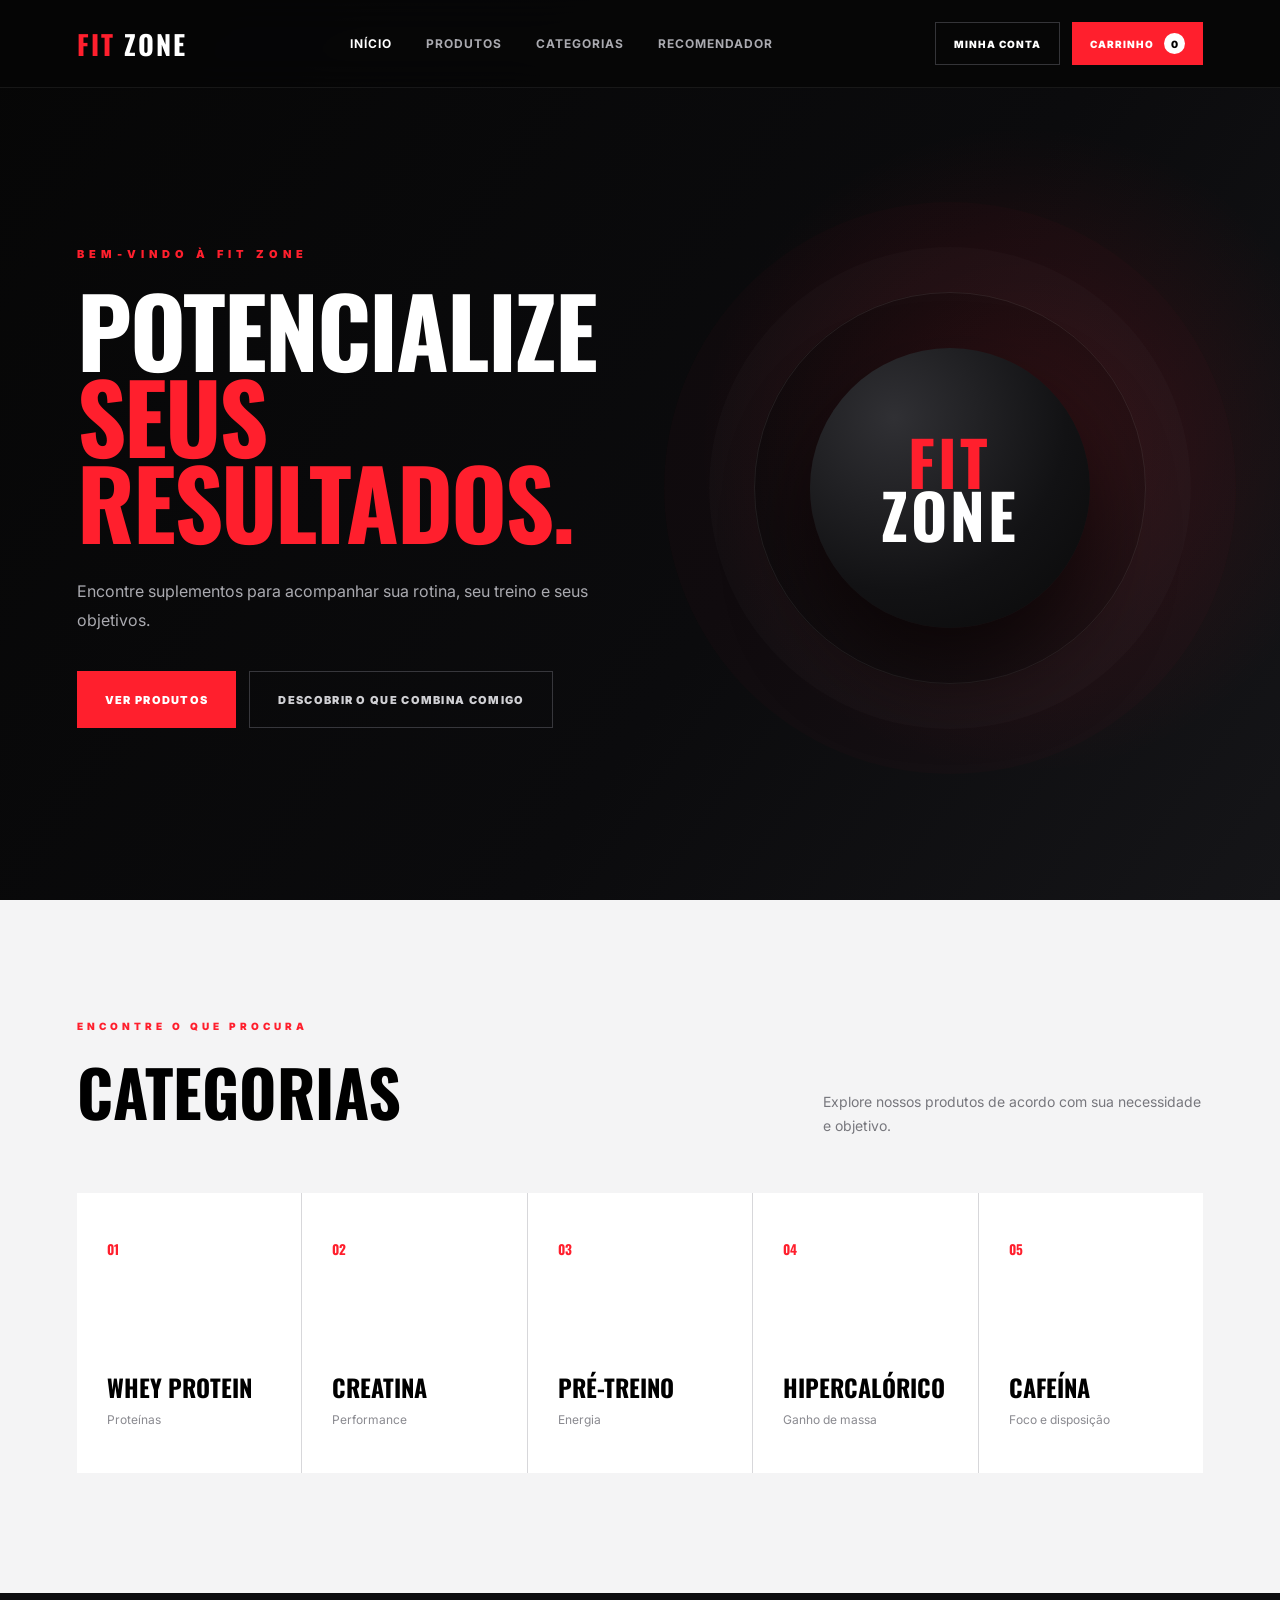
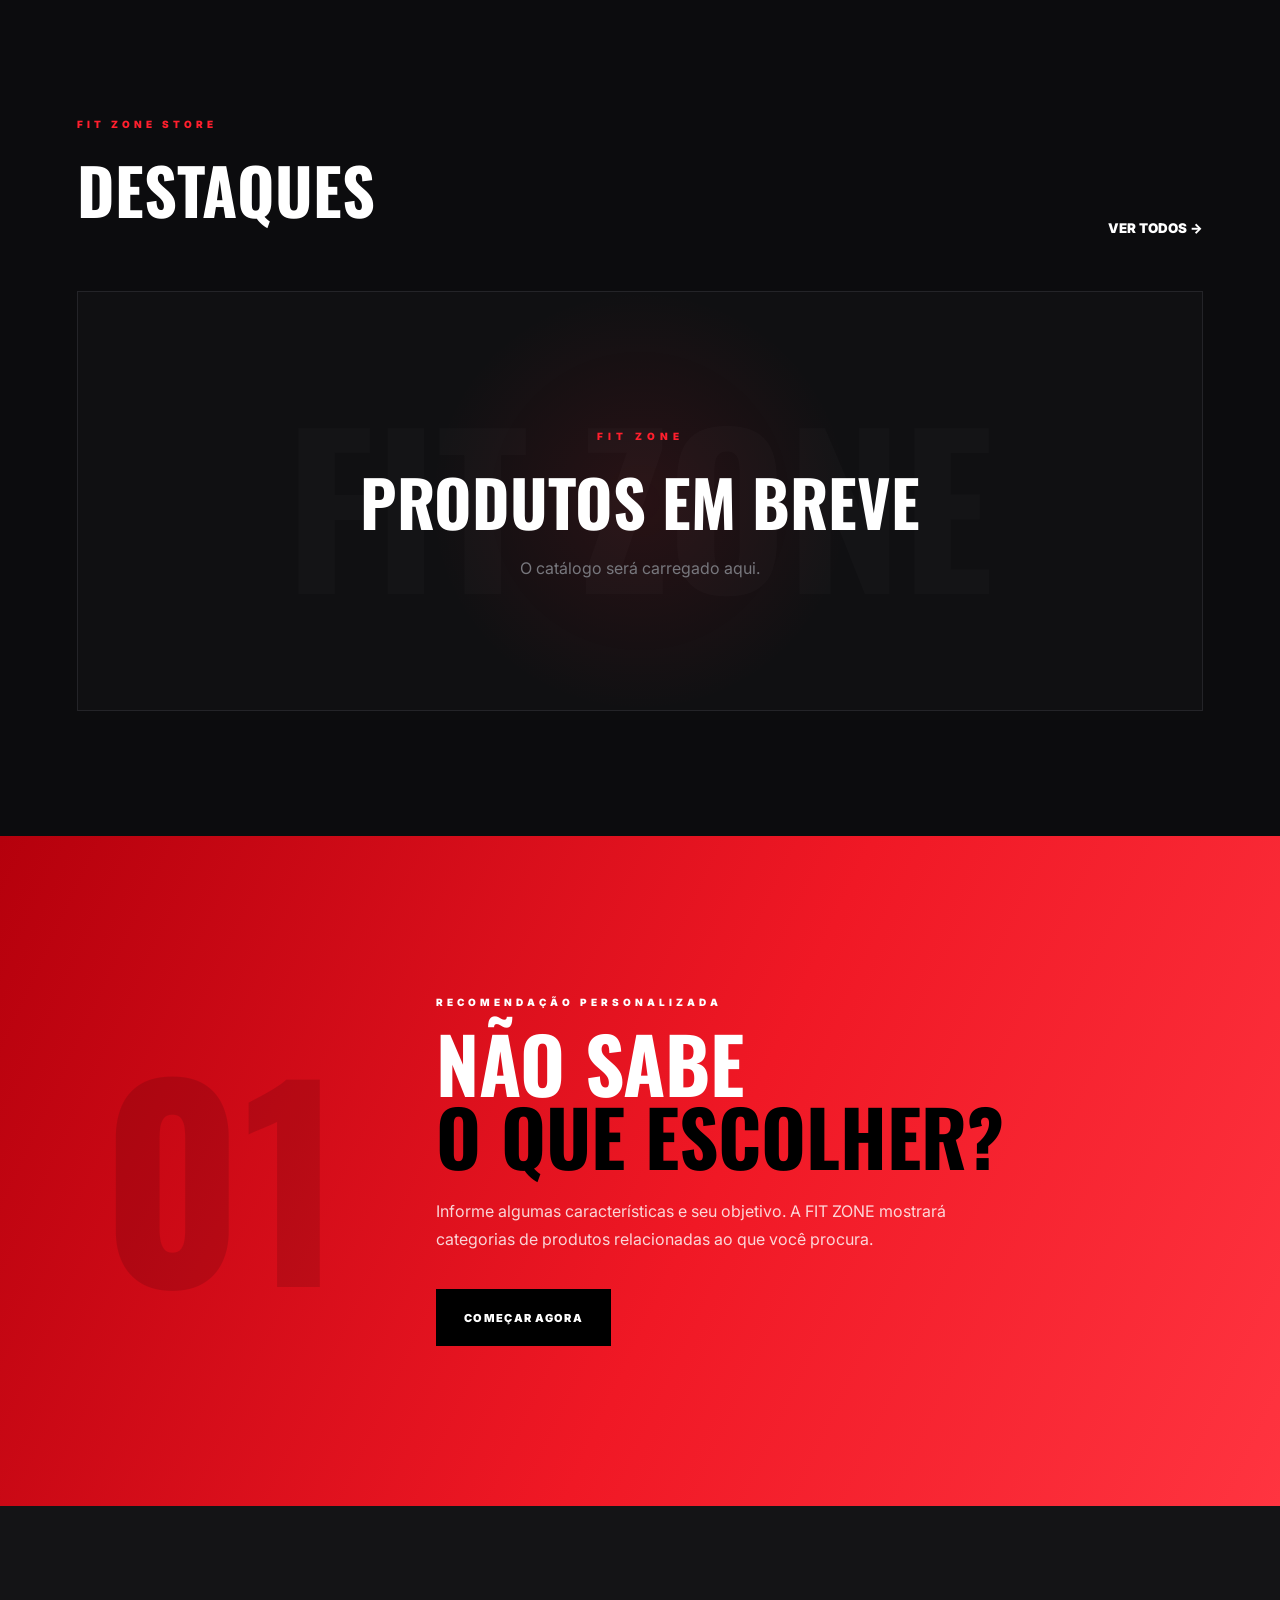
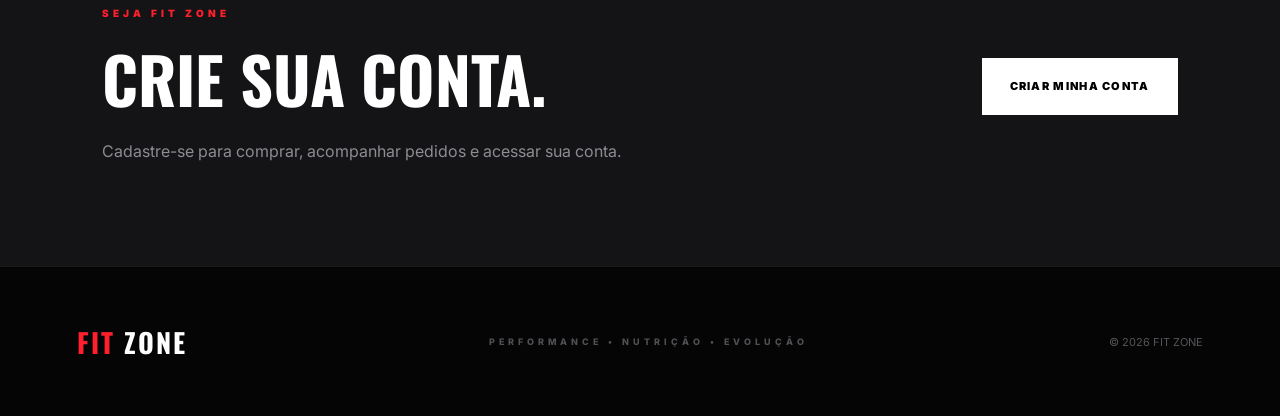
==== loja/index.html @ 2e22f08d "Primeira versao FIT ZONE" ====
<!DOCTYPE html>
<html lang="pt-BR">

<head>
    <meta charset="UTF-8">
    <meta name="viewport" content="width=device-width, initial-scale=1.0">
    <title>FIT ZONE | Loja</title>
    <link rel="stylesheet" href="loja.css">
</head>

<body>

<header class="store-header">

    <a href="../index.html" class="store-logo">
        <span>FIT</span> ZONE
    </a>

    <nav class="store-nav">
        <a href="#inicio" class="active">Início</a>
        <a href="#produtos">Produtos</a>
        <a href="#categorias">Categorias</a>
        <a href="recomendador.html">Recomendador</a>
    </nav>

    <div class="header-actions">

        <a href="login.html" class="account-button">
            MINHA CONTA
        </a>

        <button class="cart-button" id="cartButton">
            CARRINHO
            <span id="cartCount">0</span>
        </button>

    </div>

</header>


<main>

    <section class="store-hero" id="inicio">

        <div class="store-hero-content">

            <p class="eyebrow">
                BEM-VINDO À FIT ZONE
            </p>

            <h1>
                POTENCIALIZE
                <span>SEUS RESULTADOS.</span>
            </h1>

            <p class="hero-text">
                Encontre suplementos para acompanhar sua rotina,
                seu treino e seus objetivos.
            </p>

            <div class="hero-actions">

                <a href="#produtos" class="primary-button">
                    VER PRODUTOS
                </a>

                <a href="recomendador.html" class="outline-button">
                    DESCOBRIR O QUE COMBINA COMIGO
                </a>

            </div>

        </div>


        <div class="hero-decoration">

            <div class="decoration-text">
                <span>FIT</span>
                ZONE
            </div>

        </div>

    </section>


    <section class="categories-section" id="categorias">

        <div class="section-heading">

            <div>
                <p class="section-label">
                    ENCONTRE O QUE PROCURA
                </p>

                <h2>CATEGORIAS</h2>
            </div>

            <p class="section-description">
                Explore nossos produtos de acordo com
                sua necessidade e objetivo.
            </p>

        </div>


        <div class="categories-grid">

            <button class="category-card">
                <span>01</span>
                <h3>WHEY PROTEIN</h3>
                <p>Proteínas</p>
            </button>

            <button class="category-card">
                <span>02</span>
                <h3>CREATINA</h3>
                <p>Performance</p>
            </button>

            <button class="category-card">
                <span>03</span>
                <h3>PRÉ-TREINO</h3>
                <p>Energia</p>
            </button>

            <button class="category-card">
                <span>04</span>
                <h3>HIPERCALÓRICO</h3>
                <p>Ganho de massa</p>
            </button>

            <button class="category-card">
                <span>05</span>
                <h3>CAFEÍNA</h3>
                <p>Foco e disposição</p>
            </button>

        </div>

    </section>


    <section class="products-section" id="produtos">

        <div class="section-heading">

            <div>
                <p class="section-label">FIT ZONE STORE</p>
                <h2>DESTAQUES</h2>
            </div>

            <button class="see-all-button">
                VER TODOS →
            </button>

        </div>


        <div class="products-placeholder">

            <div class="placeholder-content">

                <span>FIT ZONE</span>

                <h3>PRODUTOS EM BREVE</h3>

                <p>
                    O catálogo será carregado aqui.
                </p>

            </div>

        </div>

    </section>


    <section class="recommendation-banner">

        <div class="recommendation-number">
            01
        </div>

        <div class="recommendation-content">

            <p>RECOMENDAÇÃO PERSONALIZADA</p>

            <h2>
                NÃO SABE<br>
                <span>O QUE ESCOLHER?</span>
            </h2>

            <p class="recommendation-description">
                Informe algumas características e seu objetivo.
                A FIT ZONE mostrará categorias de produtos
                relacionadas ao que você procura.
            </p>

            <a href="recomendador.html" class="primary-button">
                COMEÇAR AGORA
            </a>

        </div>

    </section>


    <section class="account-banner">

        <div>

            <p class="section-label">
                SEJA FIT ZONE
            </p>

            <h2>CRIE SUA CONTA.</h2>

            <p>
                Cadastre-se para comprar, acompanhar pedidos
                e acessar sua conta.
            </p>

        </div>

        <a href="cadastro.html" class="white-button">
            CRIAR MINHA CONTA
        </a>

    </section>

</main>


<footer class="store-footer">

    <div class="store-logo">
        <span>FIT</span> ZONE
    </div>

    <div class="footer-text">
        PERFORMANCE • NUTRIÇÃO • EVOLUÇÃO
    </div>

    <p>© 2026 FIT ZONE</p>

</footer>


<script src="loja.js"></script>

</body>
</html>
---- loja/loja.css ----
@import url('https://fonts.googleapis.com/css2?family=Inter:wght@400;500;600;700;800;900&family=Oswald:wght@500;600;700&display=swap');

:root {
    --red: #ff1f2d;
    --red-light: #ff4651;
    --black: #060606;
    --black-soft: #0c0c0e;
    --graphite: #141416;
    --white: #ffffff;
    --off-white: #f4f4f5;
}

* {
    margin: 0;
    padding: 0;
    box-sizing: border-box;
}

html {
    scroll-behavior: smooth;
}

body {
    font-family: "Inter", sans-serif;
    background: var(--black);
    color: var(--white);
    overflow-x: hidden;
}

a {
    text-decoration: none;
    color: inherit;
}

button {
    font-family: inherit;
}

/* HEADER */

.store-header {
    height: 88px;
    width: 100%;
    padding: 0 6%;
    display: flex;
    align-items: center;
    justify-content: space-between;

    position: fixed;
    top: 0;
    left: 0;
    z-index: 1000;

    background: rgba(6, 6, 6, 0.88);
    backdrop-filter: blur(18px);
    border-bottom: 1px solid rgba(255,255,255,.07);
}

.store-logo {
    font-family: "Oswald", sans-serif;
    font-size: 27px;
    font-weight: 700;
    letter-spacing: 2px;
}

.store-logo span {
    color: var(--red);
}

.store-nav {
    display: flex;
    gap: 34px;
}

.store-nav a {
    color: #aaaab0;
    font-size: 12px;
    font-weight: 700;
    text-transform: uppercase;
    letter-spacing: 1px;
    transition: .3s;
}

.store-nav a:hover,
.store-nav a.active {
    color: var(--white);
}

.header-actions {
    display: flex;
    gap: 12px;
}

.account-button,
.cart-button {
    min-height: 43px;
    padding: 0 18px;
    display: flex;
    align-items: center;
    justify-content: center;

    font-size: 10px;
    font-weight: 900;
    letter-spacing: 1px;
}

.account-button {
    border: 1px solid #343438;
}

.account-button:hover {
    border-color: var(--red);
    color: var(--red);
}

.cart-button {
    border: 0;
    background: var(--red);
    color: white;
    cursor: pointer;
    gap: 10px;
}

.cart-button:hover {
    background: var(--red-light);
}

.cart-button span {
    width: 21px;
    height: 21px;
    border-radius: 50%;

    display: flex;
    align-items: center;
    justify-content: center;

    background: white;
    color: black;
}

/* HERO */

.store-hero {
    min-height: 100vh;
    padding: 155px 6% 80px;

    display: grid;
    grid-template-columns: 1.1fr .9fr;
    align-items: center;

    position: relative;
    overflow: hidden;

    background:
        radial-gradient(circle at 80% 50%, rgba(255,31,45,.15), transparent 29%),
        linear-gradient(125deg, #060606, #0b0b0d 60%, #151518);
}

.store-hero-content {
    position: relative;
    z-index: 2;
    max-width: 780px;
}

.eyebrow {
    color: var(--red);
    font-size: 11px;
    font-weight: 900;
    letter-spacing: 5px;
    margin-bottom: 25px;
}

.store-hero h1 {
    font-family: "Oswald", sans-serif;
    font-size: clamp(68px, 7.5vw, 120px);
    line-height: .9;
    letter-spacing: -2px;
    text-transform: uppercase;
    margin-bottom: 32px;
}

.store-hero h1 span {
    display: block;
    color: var(--red);
}

.hero-text {
    max-width: 570px;
    color: #aaaab0;
    font-size: 16px;
    line-height: 1.8;
    margin-bottom: 37px;
}

.hero-actions {
    display: flex;
    gap: 13px;
    flex-wrap: wrap;
}

.primary-button,
.outline-button,
.white-button {
    min-height: 57px;
    padding: 0 28px;

    display: inline-flex;
    align-items: center;
    justify-content: center;

    font-size: 11px;
    font-weight: 900;
    letter-spacing: 1.3px;

    transition: .3s;
}

.primary-button {
    background: var(--red);
    color: white;
}

.primary-button:hover {
    background: var(--red-light);
    transform: translateY(-3px);
}

.outline-button {
    border: 1px solid #37373c;
    color: #d0d0d4;
}

.outline-button:hover {
    border-color: white;
    color: white;
}

/* CÍRCULO HERO */

.hero-decoration {
    min-height: 520px;

    display: flex;
    align-items: center;
    justify-content: center;

    position: relative;
}

.hero-decoration::before {
    content: "";
    width: 390px;
    height: 390px;

    position: absolute;

    border-radius: 50%;
    border: 1px solid rgba(255,255,255,.08);

    box-shadow:
        0 0 0 45px rgba(255,255,255,.015),
        0 0 0 90px rgba(255,31,45,.018);
}

.hero-decoration::after {
    content: "";

    width: 280px;
    height: 280px;

    position: absolute;

    border-radius: 50%;

    background:
        radial-gradient(circle at 30% 25%, #303034, #121214 60%, #090909);

    box-shadow: 0 45px 80px rgba(0,0,0,.6);
}

.decoration-text {
    position: relative;
    z-index: 2;

    font-family: "Oswald", sans-serif;
    font-size: 62px;
    font-weight: 700;
    line-height: .85;
    letter-spacing: 3px;
    text-align: center;
}

.decoration-text span {
    display: block;
    color: var(--red);
}

/* TÍTULOS */

.section-heading {
    display: flex;
    justify-content: space-between;
    align-items: flex-end;
    gap: 30px;
    margin-bottom: 55px;
}

.section-label {
    color: var(--red);
    font-size: 10px;
    font-weight: 900;
    letter-spacing: 4px;
    margin-bottom: 12px;
}

.section-heading h2 {
    font-family: "Oswald", sans-serif;
    font-size: clamp(45px, 5vw, 70px);
}

.section-description {
    max-width: 380px;
    color: #77777d;
    font-size: 14px;
    line-height: 1.7;
}

/* CATEGORIAS */

.categories-section {
    padding: 120px 6%;
    background: var(--off-white);
    color: black;
}

.categories-grid {
    display: grid;
    grid-template-columns: repeat(5, 1fr);
    gap: 1px;
    background: #d7d7da;
}

.category-card {
    min-height: 280px;
    padding: 30px;

    text-align: left;
    border: 0;

    background: white;
    color: black;

    cursor: pointer;
    transition: .35s;
}

.category-card > span {
    display: block;
    color: var(--red);

    font-family: "Oswald", sans-serif;
    font-weight: 700;

    margin-bottom: 110px;
}

.category-card h3 {
    font-family: "Oswald", sans-serif;
    font-size: 24px;
    margin-bottom: 7px;
}

.category-card p {
    color: #8a8a90;
    font-size: 12px;
}

.category-card:hover {
    background: black;
    color: white;
    transform: translateY(-7px);
}

/* PRODUTOS */

.products-section {
    padding: 125px 6%;
    background: var(--black-soft);
}

.see-all-button {
    border: 0;
    background: transparent;
    color: white;

    font-weight: 900;
    cursor: pointer;
}

.see-all-button:hover {
    color: var(--red);
}

.products-placeholder {
    min-height: 420px;

    display: flex;
    align-items: center;
    justify-content: center;

    position: relative;
    overflow: hidden;

    border: 1px solid #242428;

    background:
        radial-gradient(circle at center, rgba(255,31,45,.1), transparent 35%),
        #101012;
}

.products-placeholder::before {
    content: "FIT ZONE";

    position: absolute;

    font-family: "Oswald", sans-serif;
    font-size: 16vw;
    font-weight: 700;

    color: rgba(255,255,255,.018);
    white-space: nowrap;
}

.placeholder-content {
    position: relative;
    z-index: 2;
    text-align: center;
}

.placeholder-content > span {
    color: var(--red);
    font-size: 10px;
    font-weight: 900;
    letter-spacing: 5px;
}

.placeholder-content h3 {
    font-family: "Oswald", sans-serif;
    font-size: clamp(40px,5vw,65px);
    margin: 10px 0;
}

.placeholder-content p {
    color: #77777d;
}

/* RECOMENDADOR */

.recommendation-banner {
    min-height: 670px;
    padding: 110px 8%;

    display: grid;
    grid-template-columns: .45fr 1fr;
    align-items: center;

    background: linear-gradient(115deg, #b5000c, #f01825 55%, #ff3440);
}

.recommendation-number {
    font-family: "Oswald", sans-serif;
    font-size: clamp(150px,20vw,330px);
    font-weight: 700;
    color: rgba(0,0,0,.13);
}

.recommendation-content {
    max-width: 720px;
}

.recommendation-content > p:first-child {
    font-size: 10px;
    font-weight: 900;
    letter-spacing: 4px;
    margin-bottom: 18px;
}

.recommendation-content h2 {
    font-family: "Oswald", sans-serif;
    font-size: clamp(55px,6vw,90px);
    line-height: .95;
    margin-bottom: 25px;
}

.recommendation-content h2 span {
    color: black;
}

.recommendation-description {
    max-width: 550px;
    line-height: 1.8;
    margin-bottom: 35px;
    color: rgba(255,255,255,.82);
}

.recommendation-banner .primary-button {
    background: black;
}

.recommendation-banner .primary-button:hover {
    background: white;
    color: black;
}

/* CONTA */

.account-banner {
    min-height: 360px;
    padding: 80px 8%;

    display: flex;
    align-items: center;
    justify-content: space-between;
    gap: 50px;

    background: var(--graphite);
}

.account-banner h2 {
    font-family: "Oswald", sans-serif;
    font-size: clamp(45px,5vw,70px);
    margin-bottom: 13px;
}

.account-banner > div > p:last-child {
    max-width: 530px;
    color: #8c8c92;
    line-height: 1.7;
}

.white-button {
    background: white;
    color: black;
}

.white-button:hover {
    background: var(--red);
    color: white;
}

/* FOOTER */

.store-footer {
    min-height: 150px;
    padding: 40px 6%;

    display: flex;
    align-items: center;
    justify-content: space-between;
    gap: 30px;

    background: #050505;
    border-top: 1px solid #19191c;
}

.footer-text {
    color: #4f4f54;
    font-size: 9px;
    font-weight: 800;
    letter-spacing: 4px;
}

.store-footer p {
    color: #55555a;
    font-size: 11px;
}

/* RESPONSIVO */

@media (max-width: 1100px) {
    .store-nav {
        display: none;
    }

    .categories-grid {
        grid-template-columns: repeat(2, 1fr);
    }

    .category-card:last-child {
        grid-column: span 2;
    }
}

@media (max-width: 900px) {
    .store-hero {
        grid-template-columns: 1fr;
        text-align: center;
    }

    .hero-text {
        margin-left: auto;
        margin-right: auto;
    }

    .hero-actions {
        justify-content: center;
    }

    .recommendation-banner {
        grid-template-columns: 1fr;
        text-align: center;
    }

    .recommendation-number {
        display: none;
    }

    .recommendation-content {
        margin: auto;
    }

    .account-banner {
        flex-direction: column;
        text-align: center;
    }
}

@media (max-width: 650px) {
    .store-header {
        height: 75px;
        padding: 0 4%;
    }

    .store-logo {
        font-size: 21px;
    }

    .account-button {
        display: none;
    }

    .store-hero {
        padding: 125px 5% 60px;
    }

    .store-hero h1 {
        font-size: 59px;
    }

    .hero-actions {
        flex-direction: column;
    }

    .primary-button,
    .outline-button {
        width: 100%;
    }

    .categories-section,
    .products-section {
        padding: 90px 5%;
    }

    .categories-grid {
        grid-template-columns: 1fr;
    }

    .category-card:last-child {
        grid-column: auto;
    }

    .section-heading {
        flex-direction: column;
        align-items: flex-start;
    }

    .recommendation-banner {
        padding: 90px 6%;
    }

    .account-banner {
        padding: 80px 6%;
    }

    .white-button {
        width: 100%;
    }

    .store-footer {
        flex-direction: column;
        text-align: center;
    }
}
/* ENTRADA SUAVE DA LOJA */

body {
    opacity: 0;
    transform: translateY(8px);
    transition:
        opacity 0.45s ease,
        transform 0.45s ease;
}

body.page-loaded {
    opacity: 1;
    transform: translateY(0);
}
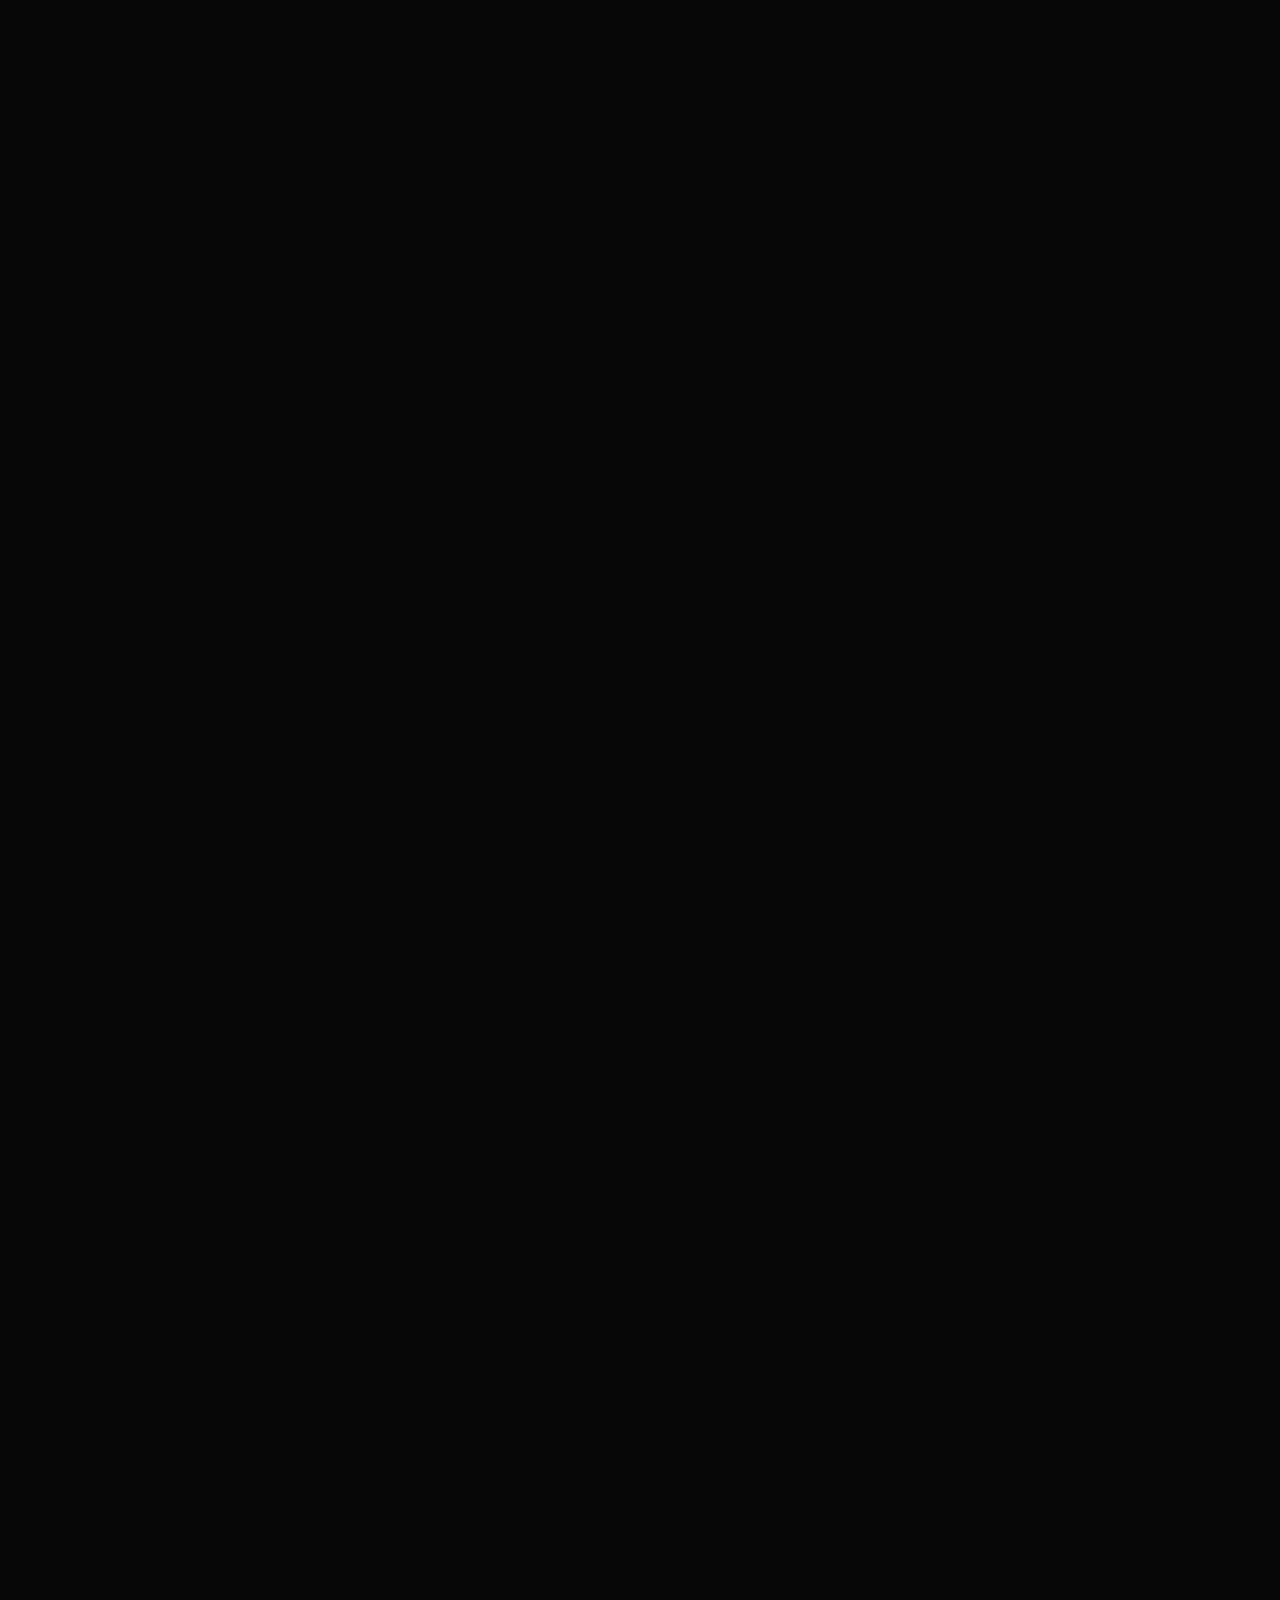
==== commit 6072a4f2: "Adiciona login e area minha conta" ====
--- a/loja/index.html
+++ b/loja/index.html
@@ -249,7 +249,12 @@
 </footer>
 
 
-<script src="loja.js"></script>
+<script
+    src="https://cdn.jsdelivr.net/npm/@supabase/supabase-js@2/dist/umd/supabase.min.js"
+    defer>
+</script>
+
+<script src="loja.js" defer></script>
 
 </body>
 </html>
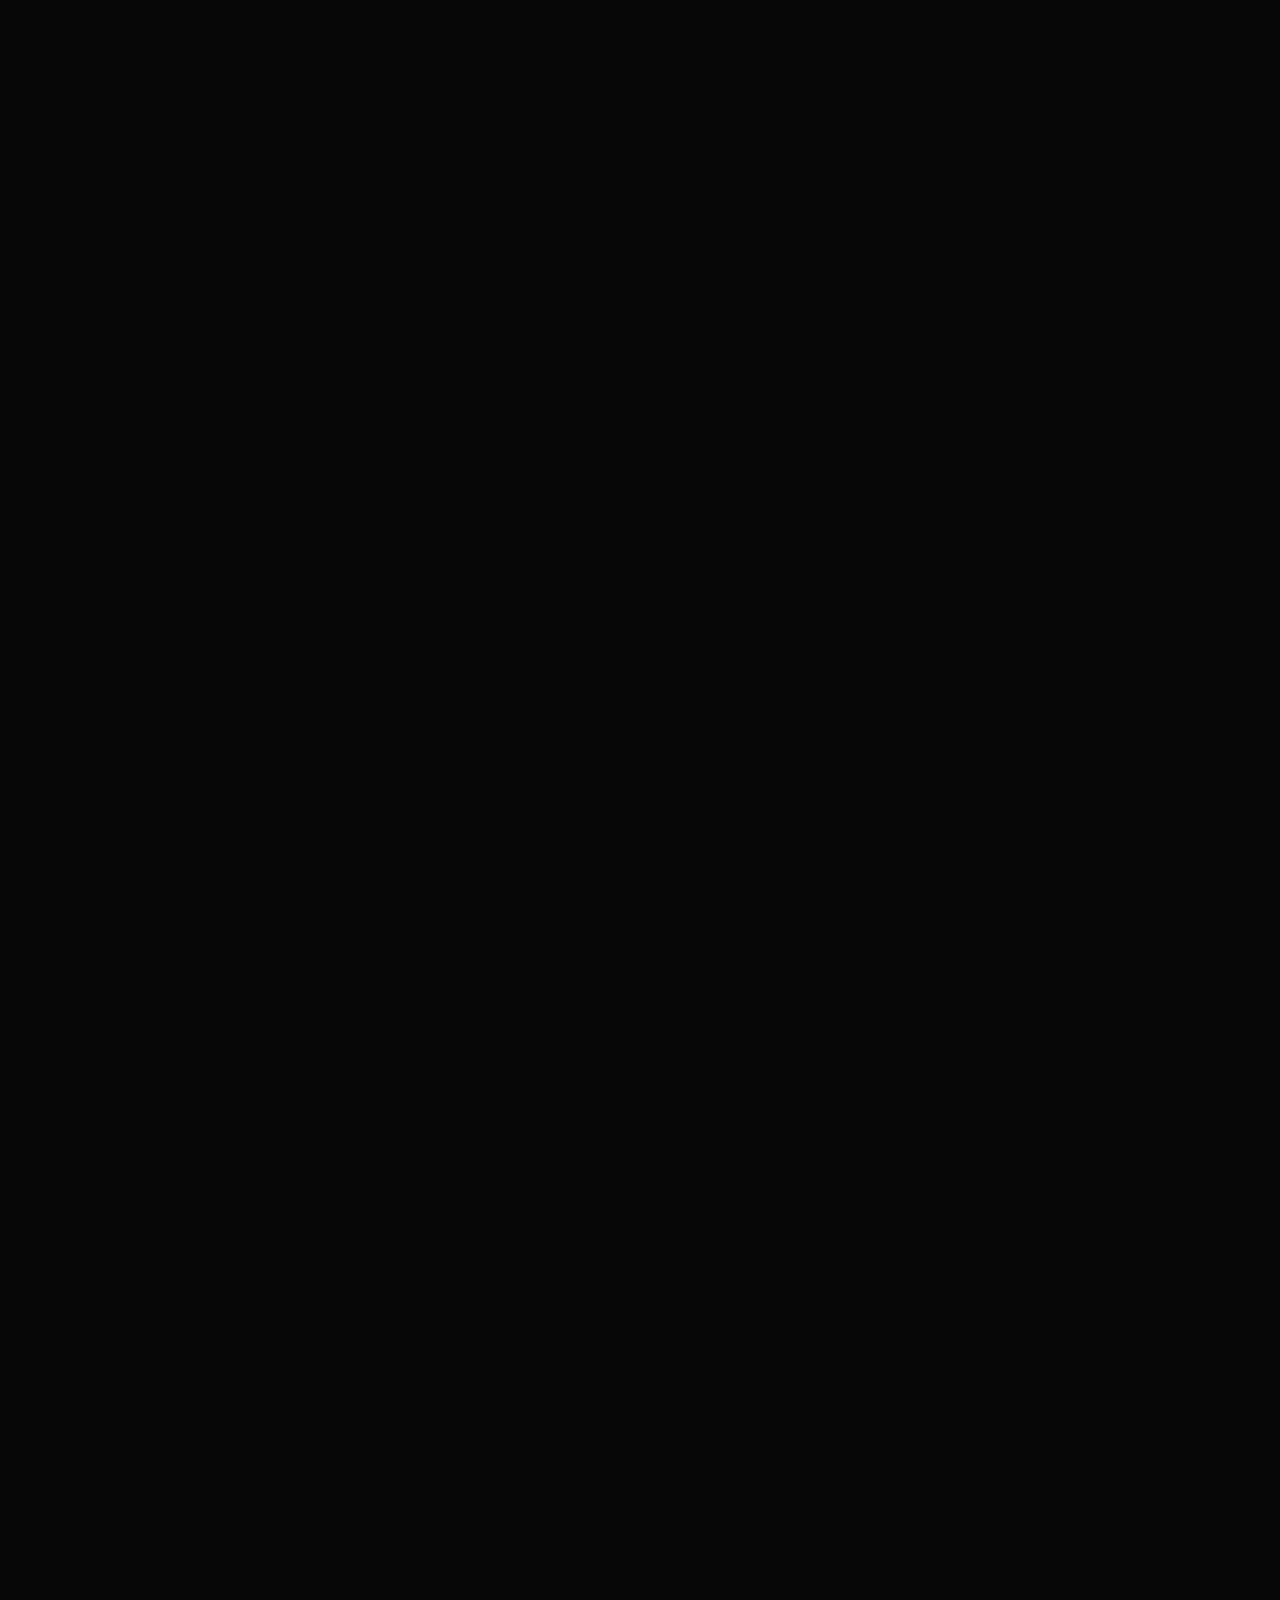
==== commit bb16f08c: "Adiciona produtos em destaque" ====
--- a/loja/index.html
+++ b/loja/index.html
@@ -159,23 +159,61 @@
         </div>
 
 
-        <div class="products-placeholder">
-
-            <div class="placeholder-content">
-
-                <span>FIT ZONE</span>
-
-                <h3>PRODUTOS EM BREVE</h3>
-
-                <p>
-                    O catálogo será carregado aqui.
-                </p>
-
-            </div>
-
-        </div>
-
-    </section>
+       <div class="featured-products">
+
+    <a href="whey.html" class="featured-card">
+        <div class="featured-image">
+            <img src="images/whey.png" alt="Whey Protein">
+        </div>
+
+        <div class="featured-info">
+            <span>PROTEÍNAS</span>
+            <h3>WHEY PROTEIN</h3>
+            <p>VER OPÇÕES →</p>
+        </div>
+    </a>
+
+
+    <a href="creatina.html" class="featured-card">
+        <div class="featured-image">
+            <img src="images/creatina.png" alt="Creatina">
+        </div>
+
+        <div class="featured-info">
+            <span>PERFORMANCE</span>
+            <h3>CREATINA</h3>
+            <p>VER OPÇÕES →</p>
+        </div>
+    </a>
+
+
+    <a href="pretreino.html" class="featured-card">
+        <div class="featured-image">
+            <img src="images/pretreino.png" alt="Pré-Treino">
+        </div>
+
+        <div class="featured-info">
+            <span>ENERGIA</span>
+            <h3>PRÉ-TREINO</h3>
+            <p>VER OPÇÕES →</p>
+        </div>
+    </a>
+
+
+    <a href="barras.html" class="featured-card">
+        <div class="featured-image">
+            <img src="images/barras.png" alt="Barras de Proteína">
+        </div>
+
+        <div class="featured-info">
+            <span>NUTRIÇÃO</span>
+            <h3>BARRAS PROTEICAS</h3>
+            <p>VER OPÇÕES →</p>
+        </div>
+    </a>
+
+</div>
+</section>
 
 
     <section class="recommendation-banner">
--- a/loja/loja.css
+++ b/loja/loja.css
@@ -704,4 +704,135 @@
 body.page-loaded {
     opacity: 1;
     transform: translateY(0);
+}
+
+/* ==========================================
+   PRODUTOS EM DESTAQUE
+========================================== */
+
+.featured-products {
+    display: grid;
+    grid-template-columns: repeat(4, 1fr);
+    gap: 18px;
+}
+
+.featured-card {
+    position: relative;
+    display: block;
+    overflow: hidden;
+    min-height: 500px;
+
+    background: #0d0d0f;
+    border: 1px solid #242428;
+
+    color: #fff;
+    text-decoration: none;
+
+    transition: transform .35s ease, border-color .35s ease;
+}
+
+.featured-card:hover {
+    transform: translateY(-6px);
+    border-color: #ff1f2d;
+}
+
+/* IMAGEM */
+
+.featured-image {
+    height: 370px;
+
+    display: flex;
+    align-items: center;
+    justify-content: center;
+
+    overflow: hidden;
+
+    background:
+        radial-gradient(
+            circle at center,
+            rgba(255, 31, 45, .12),
+            transparent 55%
+        );
+}
+
+.featured-image img {
+    width: 88%;
+    height: 88%;
+
+    object-fit: contain;
+
+    transition: transform .45s ease;
+}
+
+.featured-card:hover .featured-image img {
+    transform: scale(1.07);
+}
+
+/* INFORMAÇÕES */
+
+.featured-info {
+    padding: 25px 25px 28px;
+}
+
+.featured-info span {
+    display: block;
+    margin-bottom: 8px;
+
+    color: #ff1f2d;
+
+    font-size: 8px;
+    font-weight: 900;
+    letter-spacing: 3px;
+}
+
+.featured-info h3 {
+    margin: 0 0 18px;
+
+    font-family: "Oswald", sans-serif;
+    font-size: 27px;
+    line-height: 1;
+}
+
+.featured-info p {
+    margin: 0;
+
+    color: #777;
+
+    font-size: 9px;
+    font-weight: 900;
+    letter-spacing: 1.5px;
+
+    transition: color .25s ease;
+}
+
+.featured-card:hover .featured-info p {
+    color: #fff;
+}
+
+/* TABLET */
+
+@media (max-width: 1100px) {
+
+    .featured-products {
+        grid-template-columns: repeat(2, 1fr);
+    }
+
+}
+
+/* CELULAR */
+
+@media (max-width: 600px) {
+
+    .featured-products {
+        grid-template-columns: 1fr;
+    }
+
+    .featured-card {
+        min-height: 430px;
+    }
+
+    .featured-image {
+        height: 310px;
+    }
+
 }
